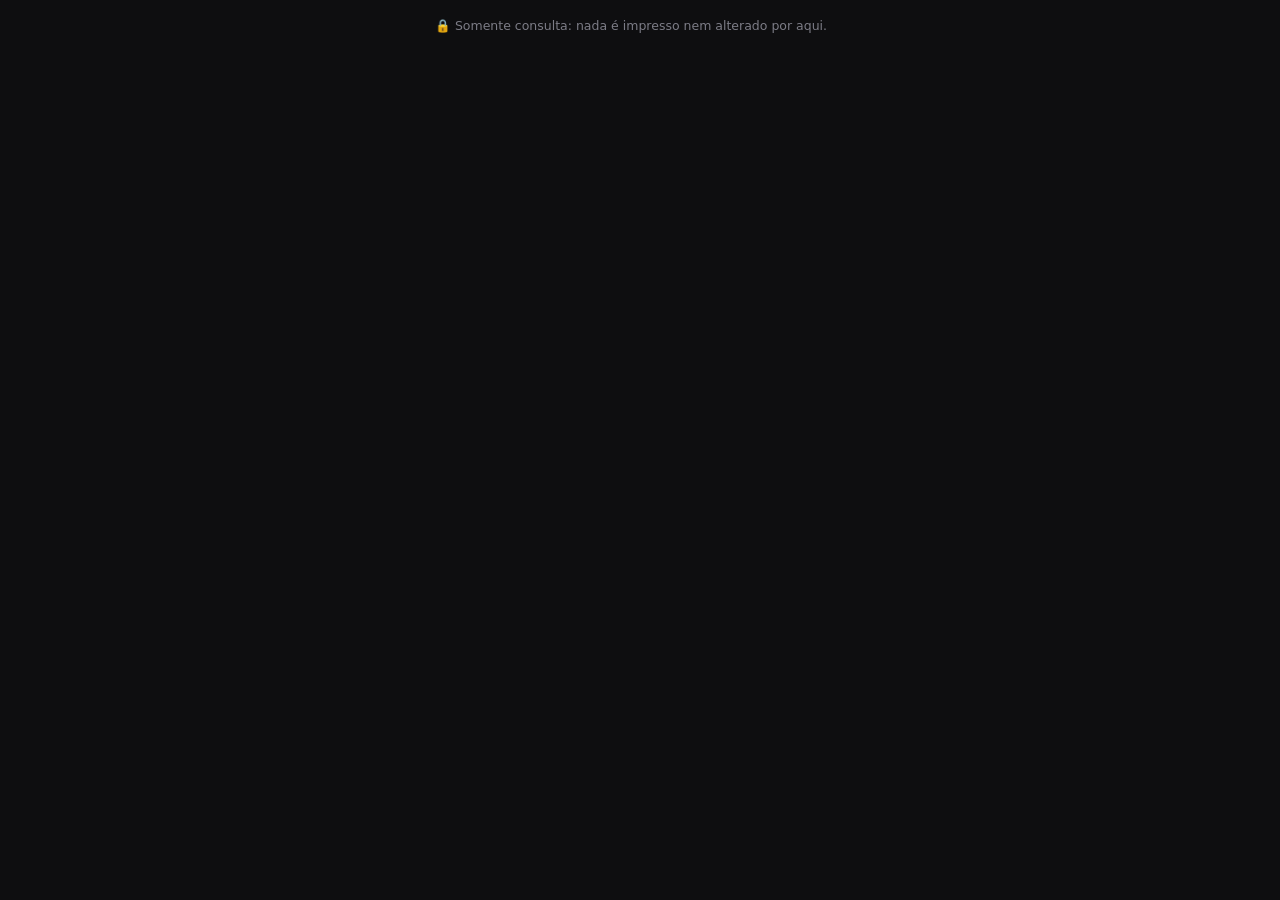
==== index.html @ b780d252 "Painel de gestão (a14a55d)" ====
<!doctype html>
<html lang="pt-BR"><head><meta charset="utf-8"><meta name="robots" content="noindex, nofollow">
<meta http-equiv="refresh" content="0; url=painel/"><title>Painel de Gestão</title></head>
<body><a href="painel/">Abrir o Painel de Gestão</a></body></html>
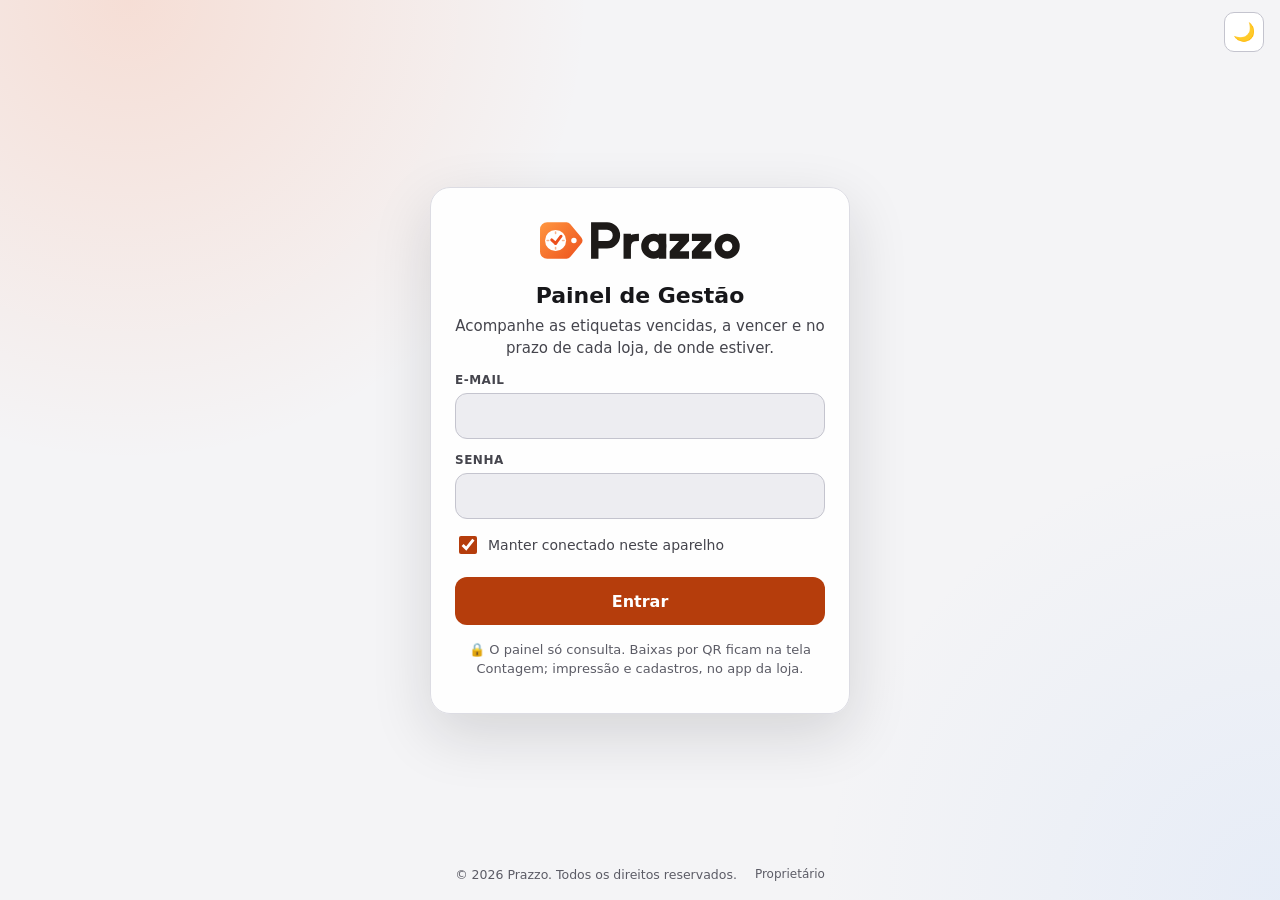
==== commit 712107b7: "Painel de gestão (81ffeb9)" ====
--- a/index.html
+++ b/index.html
@@ -1,4 +1,4 @@
 <!doctype html>
 <html lang="pt-BR"><head><meta charset="utf-8"><meta name="robots" content="noindex, nofollow">
-<meta http-equiv="refresh" content="0; url=painel/"><title>Painel de Gestão</title></head>
+<meta http-equiv="refresh" content="0; url=painel/"><title>Painel de Gestão · Prazzo</title></head>
 <body><a href="painel/">Abrir o Painel de Gestão</a></body></html>
